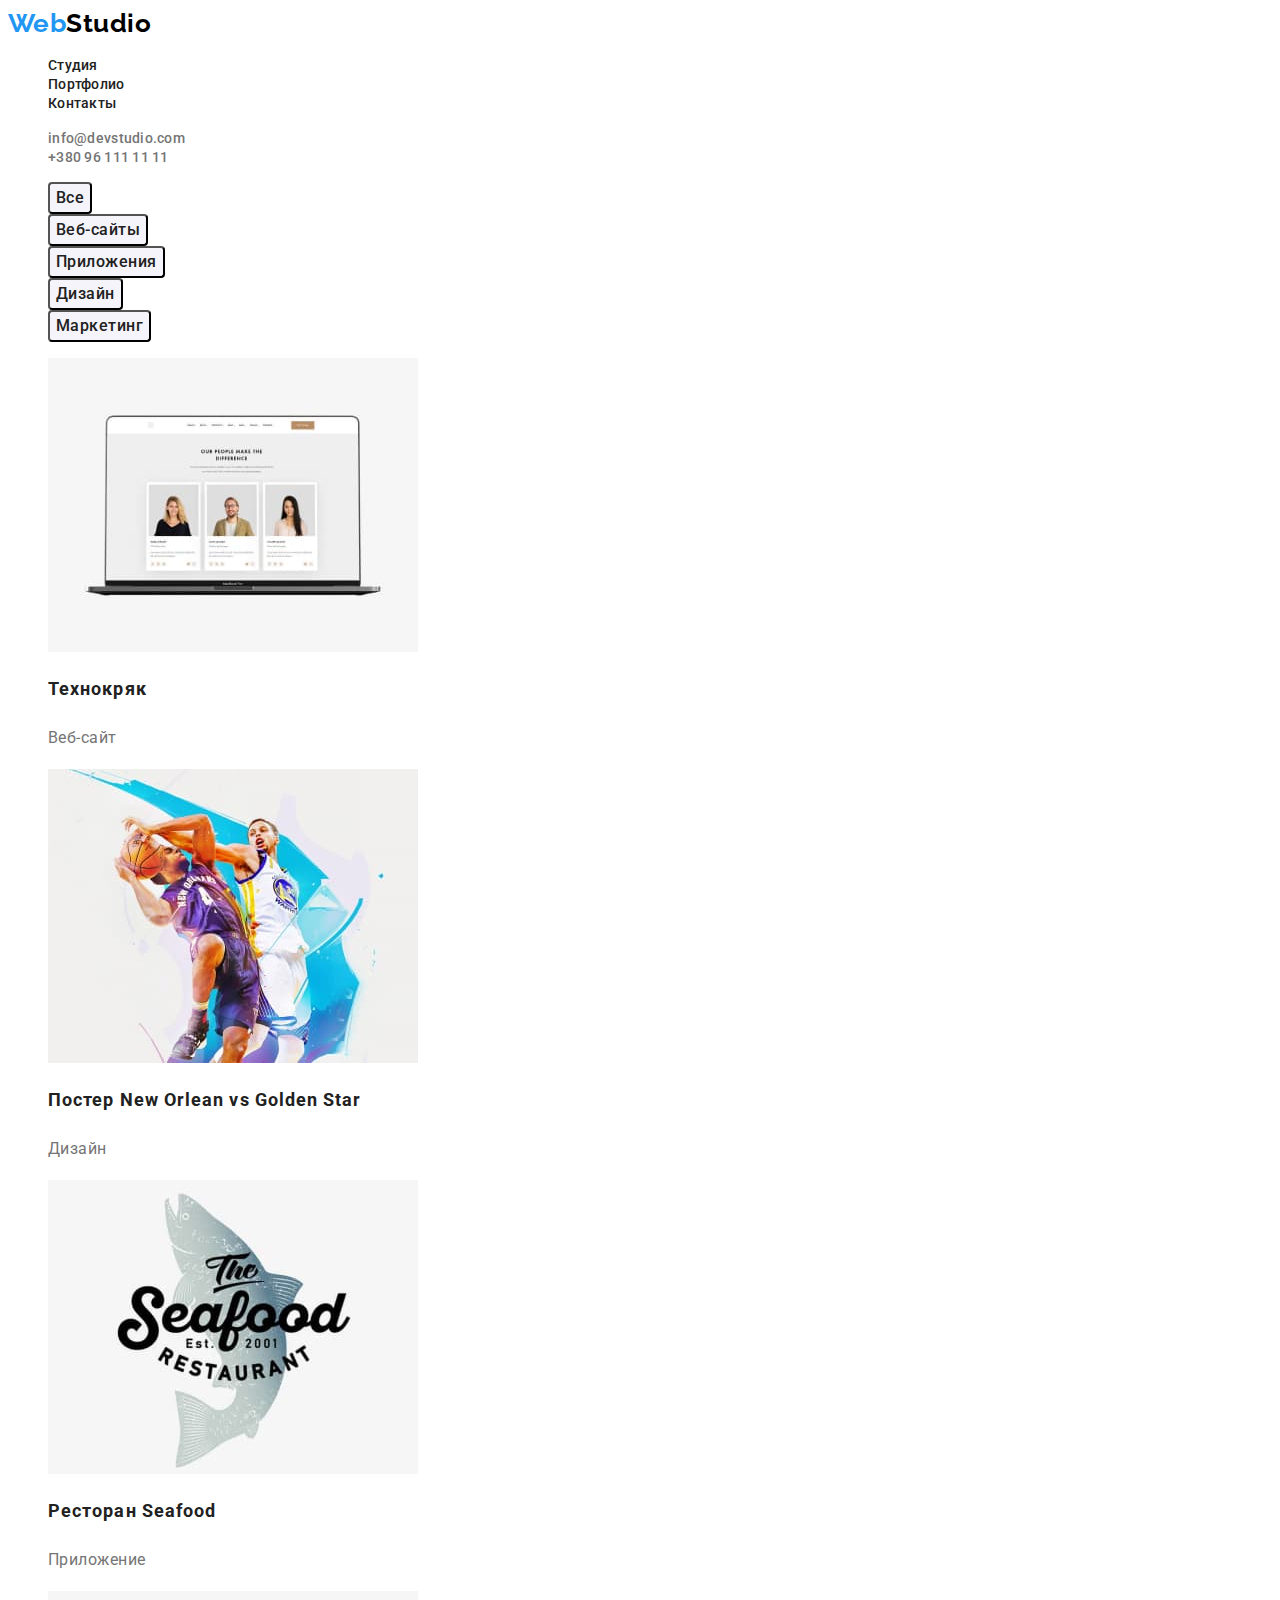
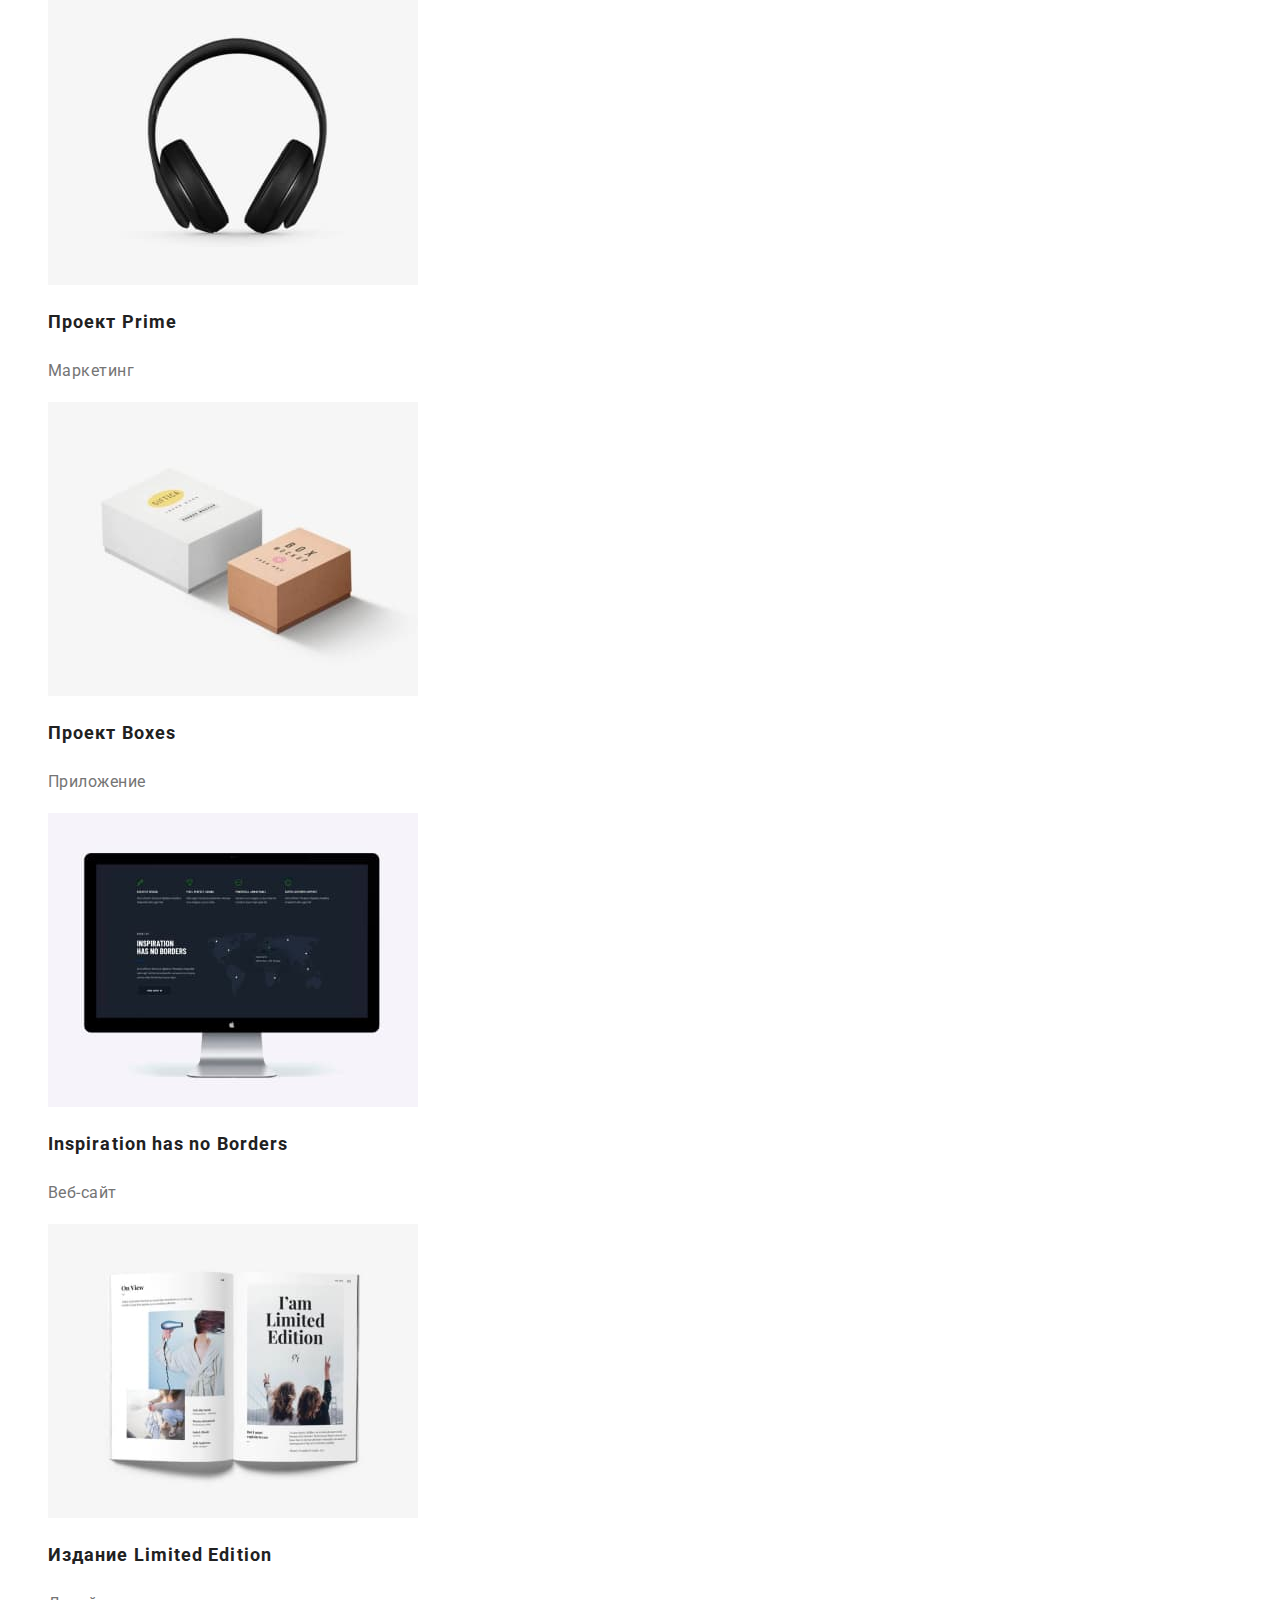
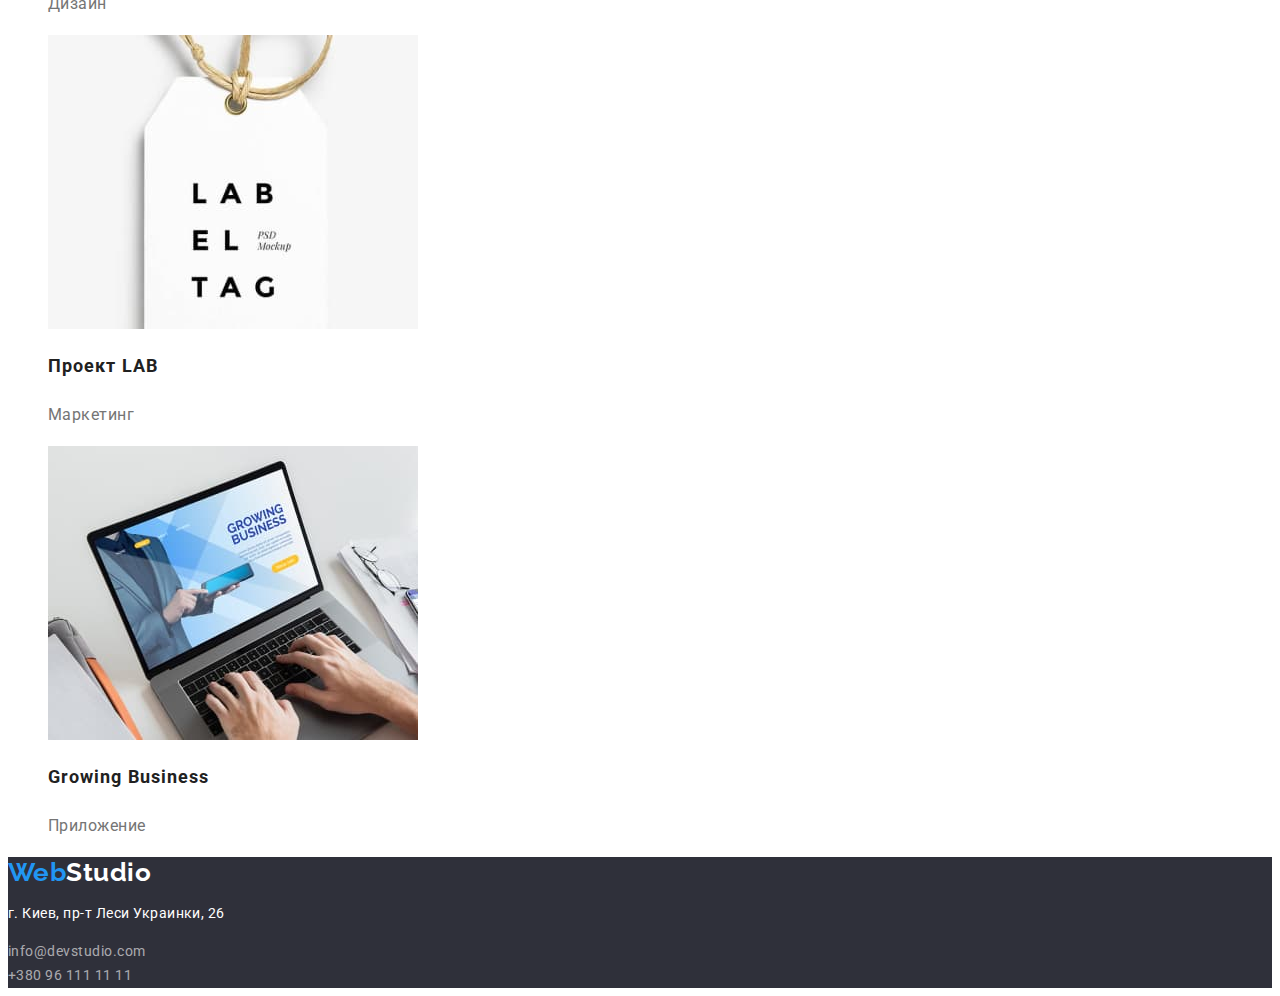
==== portfolio.html @ eac47ba8 "Clone" ====
<!DOCTYPE html>
<html lang="en">
  <head>
    <meta charset="UTF-8" />
    <meta http-equiv="X-UA-Compatible" content="IE=edge" />
    <meta name="viewport" content="width=device-width, initial-scale=1.0" />
    <link rel="preconnect" href="https://fonts.googleapis.com" />
    <link rel="preconnect" href="https://fonts.gstatic.com" crossorigin />
    <link
      href="https://fonts.googleapis.com/css2?family=Raleway:wght@700&family=Roboto:wght@400;500;700;900&display=swap"
      rel="stylesheet"
    />
    <link rel="stylesheet" href="./css/styels.css" />
    <title>Document</title>
  </head>
  <body>
    <header>
      <nav class="nav">
        <a class="logo link" href="./index.html"><span class="logo-web">Web</span>Studio</a>
        <ul class="nav-list list">
          <li class="nav-item"><a class="nav-link link" href="./studio.html">Студия</a></li>
          <li class="nav-item">
            <a class="nav-link link" href="./portfolio.html">Портфолио</a>
          </li>
          <li class="nav-item"><a class="nav-link link" href="">Контакты</a></li>
        </ul>
      </nav>
      <ul class="contact-list list">
        <li class="contact-item">
          <a class="contact-link link" href="mailto:info@devstudio.com">info@devstudio.com</a>
        </li>
        <li class="contact-item">
          <a class="contact-link link" href="tel:+380961111111">+380 96 111 11 11</a>
        </li>
      </ul>
    </header>
    <main>
      <section class="projects">
        <h1 style="display: none">Портфолио</h1>
        <ul class="projects-btn list">
          <li><button class="btn-item" type="button">Все</button></li>
          <li><button class="btn-item" type="button">Веб-сайты</button></li>
          <li><button class="btn-item" type="button">Приложения</button></li>
          <li><button class="btn-item" type="button">Дизайн</button></li>
          <li><button class="btn-item" type="button">Маркетинг</button></li>
        </ul>
        <ul class="projects-list list">
          <li class="projects-item">
            <img src="./images/portfolio/img1.jpg" alt="фото веб-сайта" width="370" />
            <h2 class="project-h">Технокряк</h2>
            <p class="project-text">Веб-сайт</p>
          </li>
          <li class="projects-item">
            <img src="./images/portfolio/img2.jpg" alt="фото дизайна" width="370" />
            <h2 class="project-h">Постер New Orlean vs Golden Star</h2>
            <p class="project-text">Дизайн</p>
          </li>
          <li class="projects-item">
            <img src="./images/portfolio/img3.jpg" alt="фото приложения" width="370" />
            <h2 class="project-h">Ресторан Seafood</h2>
            <p class="project-text">Приложение</p>
          </li>
          <li class="projects-item">
            <img src="./images/portfolio/img4.jpg" alt="фото маркетинга" width="370" />
            <h2 class="project-h">Проект Prime</h2>
            <p class="project-text">Маркетинг</p>
          </li>
          <li class="projects-item">
            <img src="./images/portfolio/img5.jpg" alt="фото приложения" width="370" />
            <h2 class="project-h">Проект Boxes</h2>
            <p class="project-text">Приложение</p>
          </li>
          <li class="projects-item">
            <img src="./images/portfolio/img6.jpg" alt="фото веб-сайта" width="370" />
            <h2 class="project-h">Inspiration has no Borders</h2>
            <p class="project-text">Веб-сайт</p>
          </li>
          <li class="projects-item">
            <img src="./images/portfolio/img7.jpg" alt="фото дизайна" width="370" />
            <h2 class="project-h">Издание Limited Edition</h2>
            <p class="project-text">Дизайн</p>
          </li>
          <li class="projects-item">
            <img src="./images/portfolio/img8.jpg" alt="фото маркетинга" width="370" />
            <h2 class="project-h">Проект LAB</h2>
            <p class="project-text">Маркетинг</p>
          </li>
          <li class="projects-item">
            <img src="./images/portfolio/img9.jpg" alt="фото приложения" width="370" />
            <h2 class="project-h">Growing Business</h2>
            <p class="project-text">Приложение</p>
          </li>
        </ul>
      </section>
    </main>
    <footer class="foot">
      <a class="foot-logo link" href="./index.html"><span class="logo-web">Web</span>Studio</a>
      <address class="foot-address">
        <p class="foot-text">г. Киев, пр-т Леси Украинки, 26</p>
        <a class="foot-link link" href="mailto:info@devstudio.com">info@devstudio.com</a><br />
        <a class="foot-link link" href="tel:+380961111111">+380 96 111 11 11</a>
      </address>
    </footer>
  </body>
</html>
---- css/styels.css ----
body {
  font-family: 'Roboto', sans-serif;
  font-weight: 400;
  letter-spacing: 0.03em;
  color: #212121;
  background-color: #fff;
}
:root {
  --brand-color: #2196f3;
  --second-color: #757575;
}
.link {
  text-decoration: none;
}
.list {
  list-style: none;
}
.logo {
  font-family: 'Raleway';
  font-weight: 700;
  font-size: 26px;
  line-height: 1.2;
  color: #000;
}
.logo-web {
  color: var(--brand-color);
}
.nav-link {
  font-weight: 500;
  font-size: 14px;
  line-height: 1.14;
  letter-spacing: 0.02em;
  color: #212121;
}
.nav-link:hover,
.nav-link:focus {
  color: var(--brand-color);
}
.contact-link {
  font-weight: 500;
  font-size: 14px;
  line-height: 1.14;
  letter-spacing: 0.02em;
  color: var(--second-color);
}
.contact-link:hover,
.contact-link:focus,
.foot-link:hover,
.foot-link:focus {
  color: var(--brand-color);
}
.hero {
  background-color: #2f303a;
}
.hero-text {
  font-weight: 900;
  font-size: 44px;
  line-height: 1.36;
  text-align: center;
  letter-spacing: 0.06em;
  text-transform: uppercase;
  color: #fff;
}
.hero-btn {
  font-family: 'Roboto';
  background-color: var(--brand-color);
  font-weight: 700;
  font-size: 16px;
  line-height: 1.88;
  text-align: center;
  letter-spacing: 0.06em;
  color: #fff;
  cursor: pointer;
}
.hero-btn:hover,
.hero-btn:focus {
  background-color: #188ce8;
}
.features-h {
  font-weight: 700;
  font-size: 14px;
  line-height: 1.14;
  text-transform: uppercase;
}
.features-text {
  font-size: 14px;
  line-height: 1.71;
  color: var(--second-color);
}
.work-text,
.team-text {
  font-weight: 700;
  font-size: 36px;
  line-height: 1.17;
  text-align: center;
}
.team-name {
  font-weight: 500;
  font-size: 16px;
  line-height: 1.19;
  text-align: center;
}
.team-prof {
  font-size: 16px;
  line-height: 1.19;
  text-align: center;
  color: var(--second-color);
}
.foot {
  background-color: #2f303a;
}
.foot-logo {
  font-family: 'Raleway';
  font-weight: 700;
  font-size: 26px;
  line-height: 1.2;
  color: #fff;
}
.foot-text {
  font-style: normal;
  font-size: 14px;
  line-height: 1.71;
  color: #fff;
}
.foot-link {
  font-style: normal;
  font-size: 14px;
  line-height: 1.71;
  color: rgba(255, 255, 255, 0.6);
}
.btn-item {
  font-family: 'Roboto';
  font-weight: 500;
  font-size: 16px;
  line-height: 1.62;
  text-align: center;
  letter-spacing: 0.03em;
  color: #212121;
  background: #f5f4fa;
  border-radius: 4px;
  cursor: pointer;
}
.btn-item:hover,
.btn-item:focus {
  background-color: var(--brand-color);
  color: #fff;
}
.project-h {
  font-size: 18px;
  line-height: 2;
  letter-spacing: 0.06em;
}
.project-text {
  font-size: 16px;
  line-height: 1.88;
  color: var(--second-color);
}
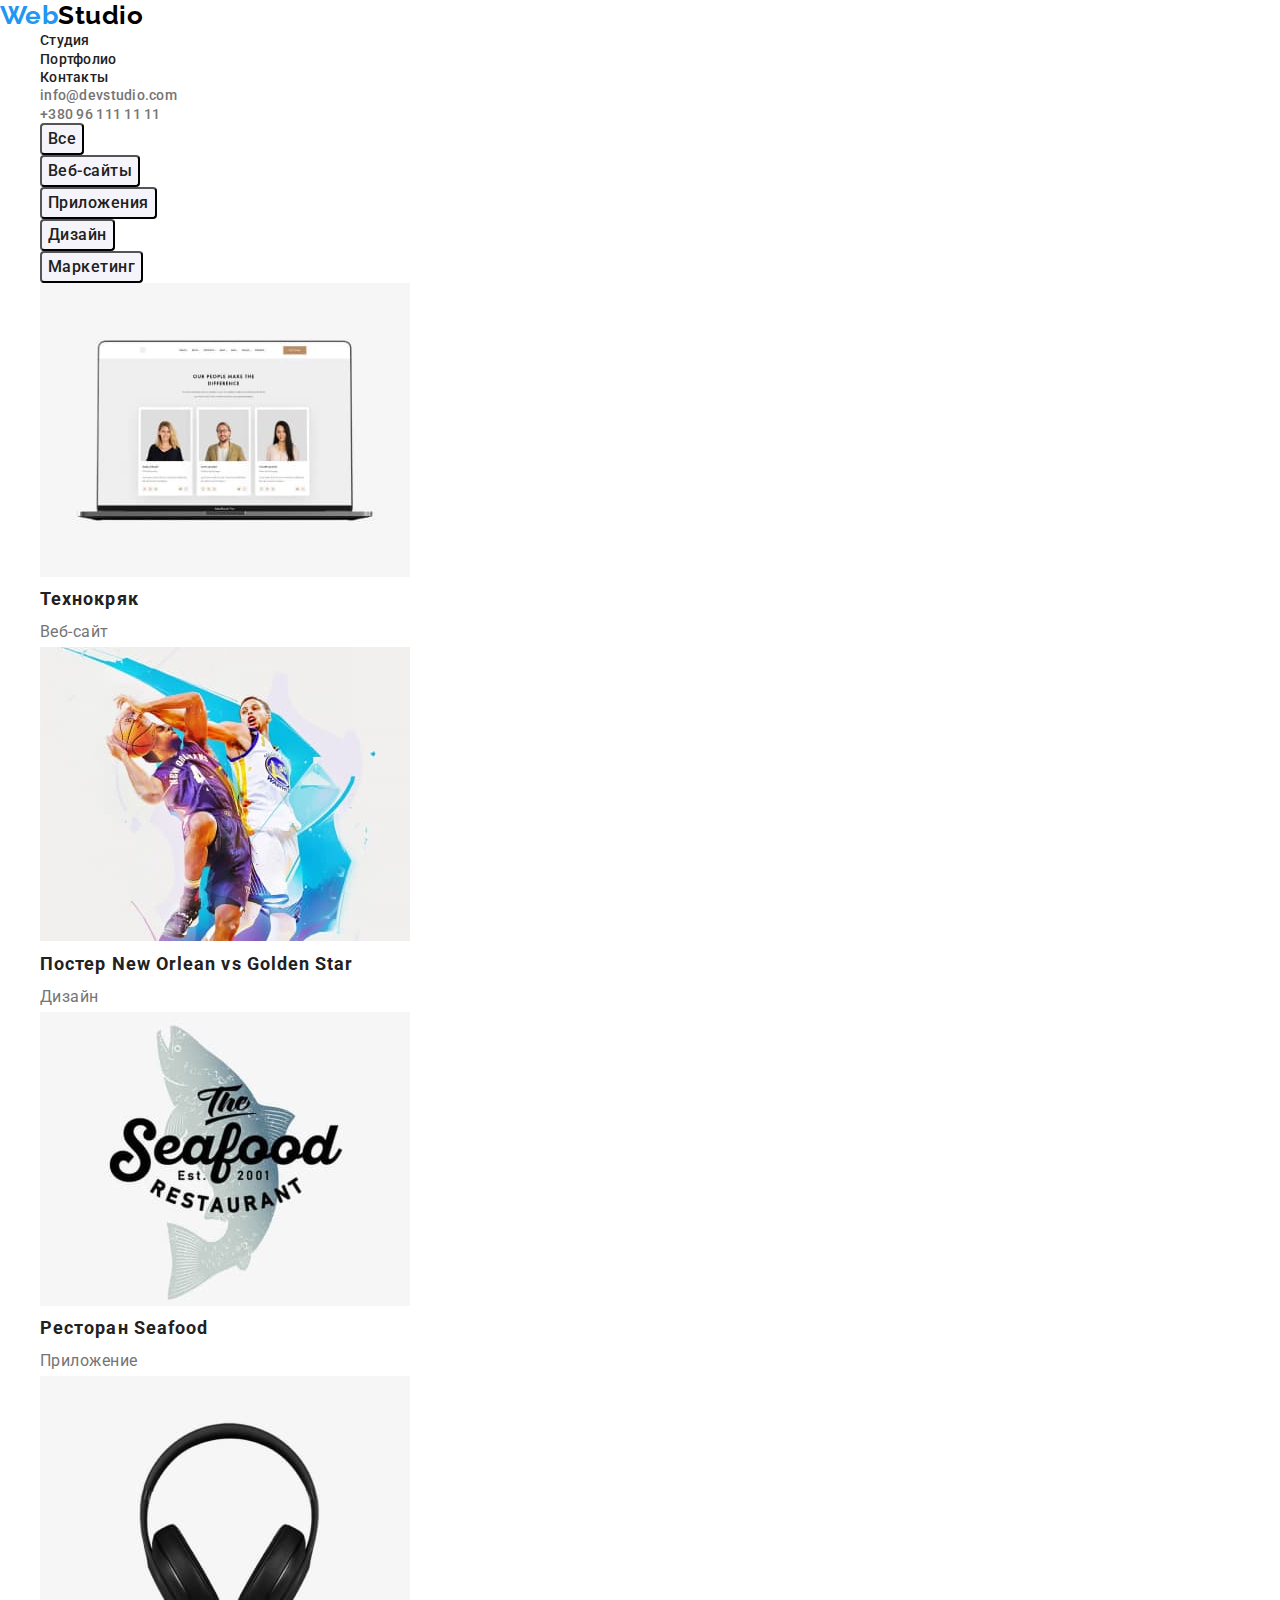
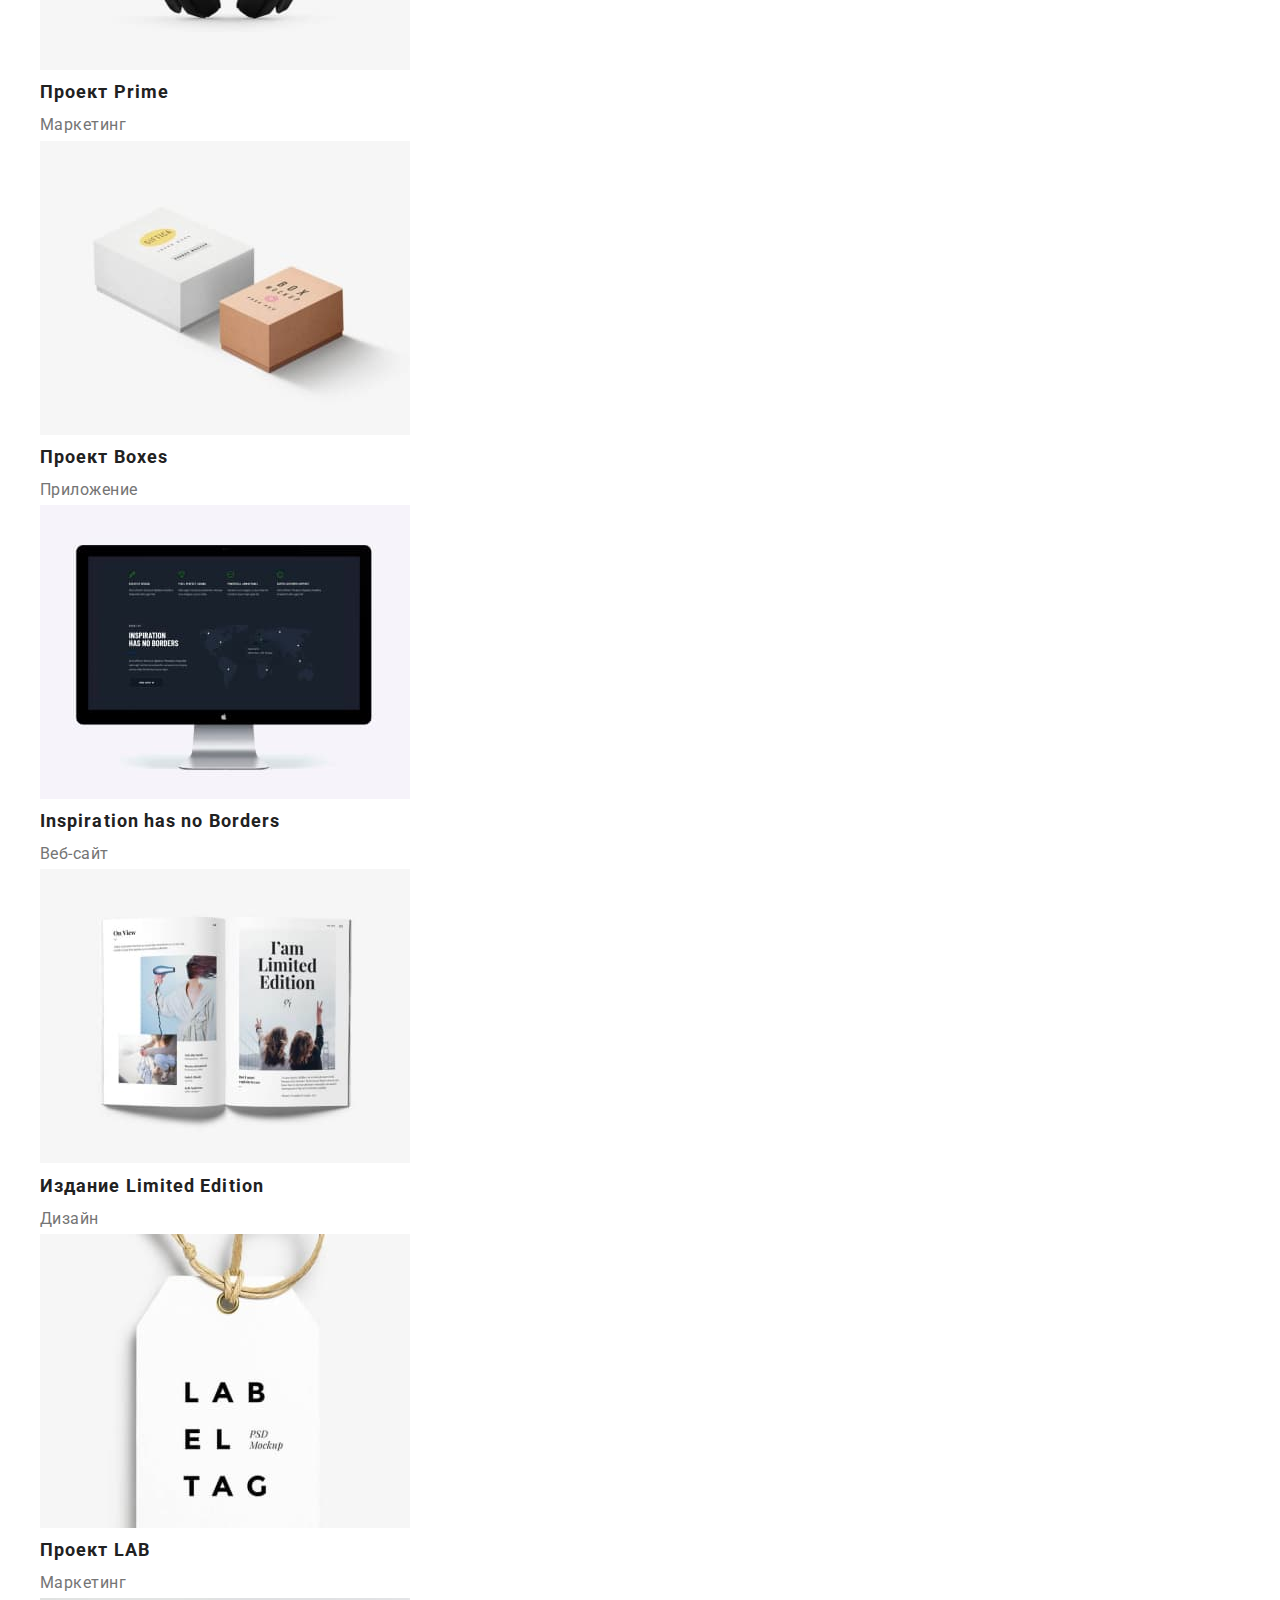
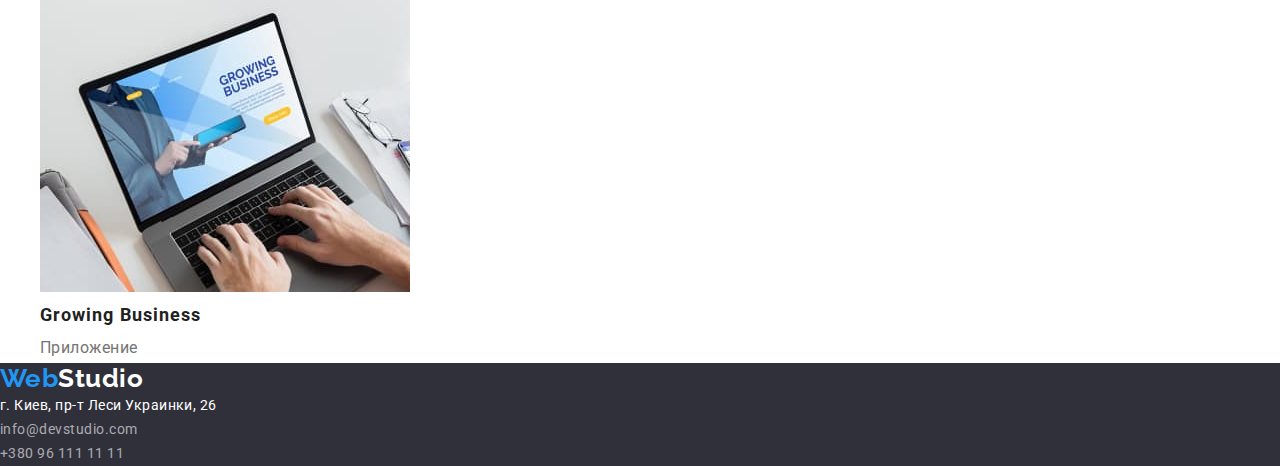
==== commit 17a3ccef: "Создает контейнер" ====
--- a/portfolio.html
+++ b/portfolio.html
@@ -9,6 +9,10 @@
     <link
       href="https://fonts.googleapis.com/css2?family=Raleway:wght@700&family=Roboto:wght@400;500;700;900&display=swap"
       rel="stylesheet"
+    />
+    <link
+      rel="stylesheet"
+      href="https://cdnjs.cloudflare.com/ajax/libs/modern-normalize/1.1.0/modern-normalize.min.css"
     />
     <link rel="stylesheet" href="./css/styels.css" />
     <title>Document</title>
--- a/css/styels.css
+++ b/css/styels.css
@@ -14,6 +14,24 @@
 }
 .list {
   list-style: none;
+}
+.conteiner {
+  width: 1200px;
+  padding-left: 15px;
+  padding-right: 15px;
+  margin: 0 auto;
+  outline: 1px solid tomato;
+}
+ul,
+h1,
+h2,
+h3,
+p {
+  margin-top: 0;
+  margin-bottom: 0;
+}
+/* Шапка сайта */
+.nav {
 }
 .logo {
   font-family: 'Raleway';
@@ -49,10 +67,15 @@
 .foot-link:focus {
   color: var(--brand-color);
 }
+
+/* Секция герой */
 .hero {
   background-color: #2f303a;
+  text-align: center;
+  outline: 1px solid yellow;
 }
 .hero-text {
+  margin-bottom: 30px;
   font-weight: 900;
   font-size: 44px;
   line-height: 1.36;
@@ -62,6 +85,11 @@
   color: #fff;
 }
 .hero-btn {
+  padding: 10px 32px;
+  border: 1px solid transparent;
+  box-shadow: 0px 4px 4px rgba(0, 0, 0, 0.15);
+  border-radius: 4px;
+
   font-family: 'Roboto';
   background-color: var(--brand-color);
   font-weight: 700;
@@ -76,6 +104,7 @@
 .hero-btn:focus {
   background-color: #188ce8;
 }
+/* Особенности компании */
 .features-h {
   font-weight: 700;
   font-size: 14px;
@@ -87,7 +116,14 @@
   line-height: 1.71;
   color: var(--second-color);
 }
-.work-text,
+/* Секция чем занимается */
+.work-text {
+  font-weight: 700;
+  font-size: 36px;
+  line-height: 1.17;
+  text-align: center;
+}
+/* Секция команда */
 .team-text {
   font-weight: 700;
   font-size: 36px;
@@ -106,6 +142,7 @@
   text-align: center;
   color: var(--second-color);
 }
+/* Подвал сайта */
 .foot {
   background-color: #2f303a;
 }
@@ -128,6 +165,7 @@
   line-height: 1.71;
   color: rgba(255, 255, 255, 0.6);
 }
+/* Портфолио */
 .btn-item {
   font-family: 'Roboto';
   font-weight: 500;
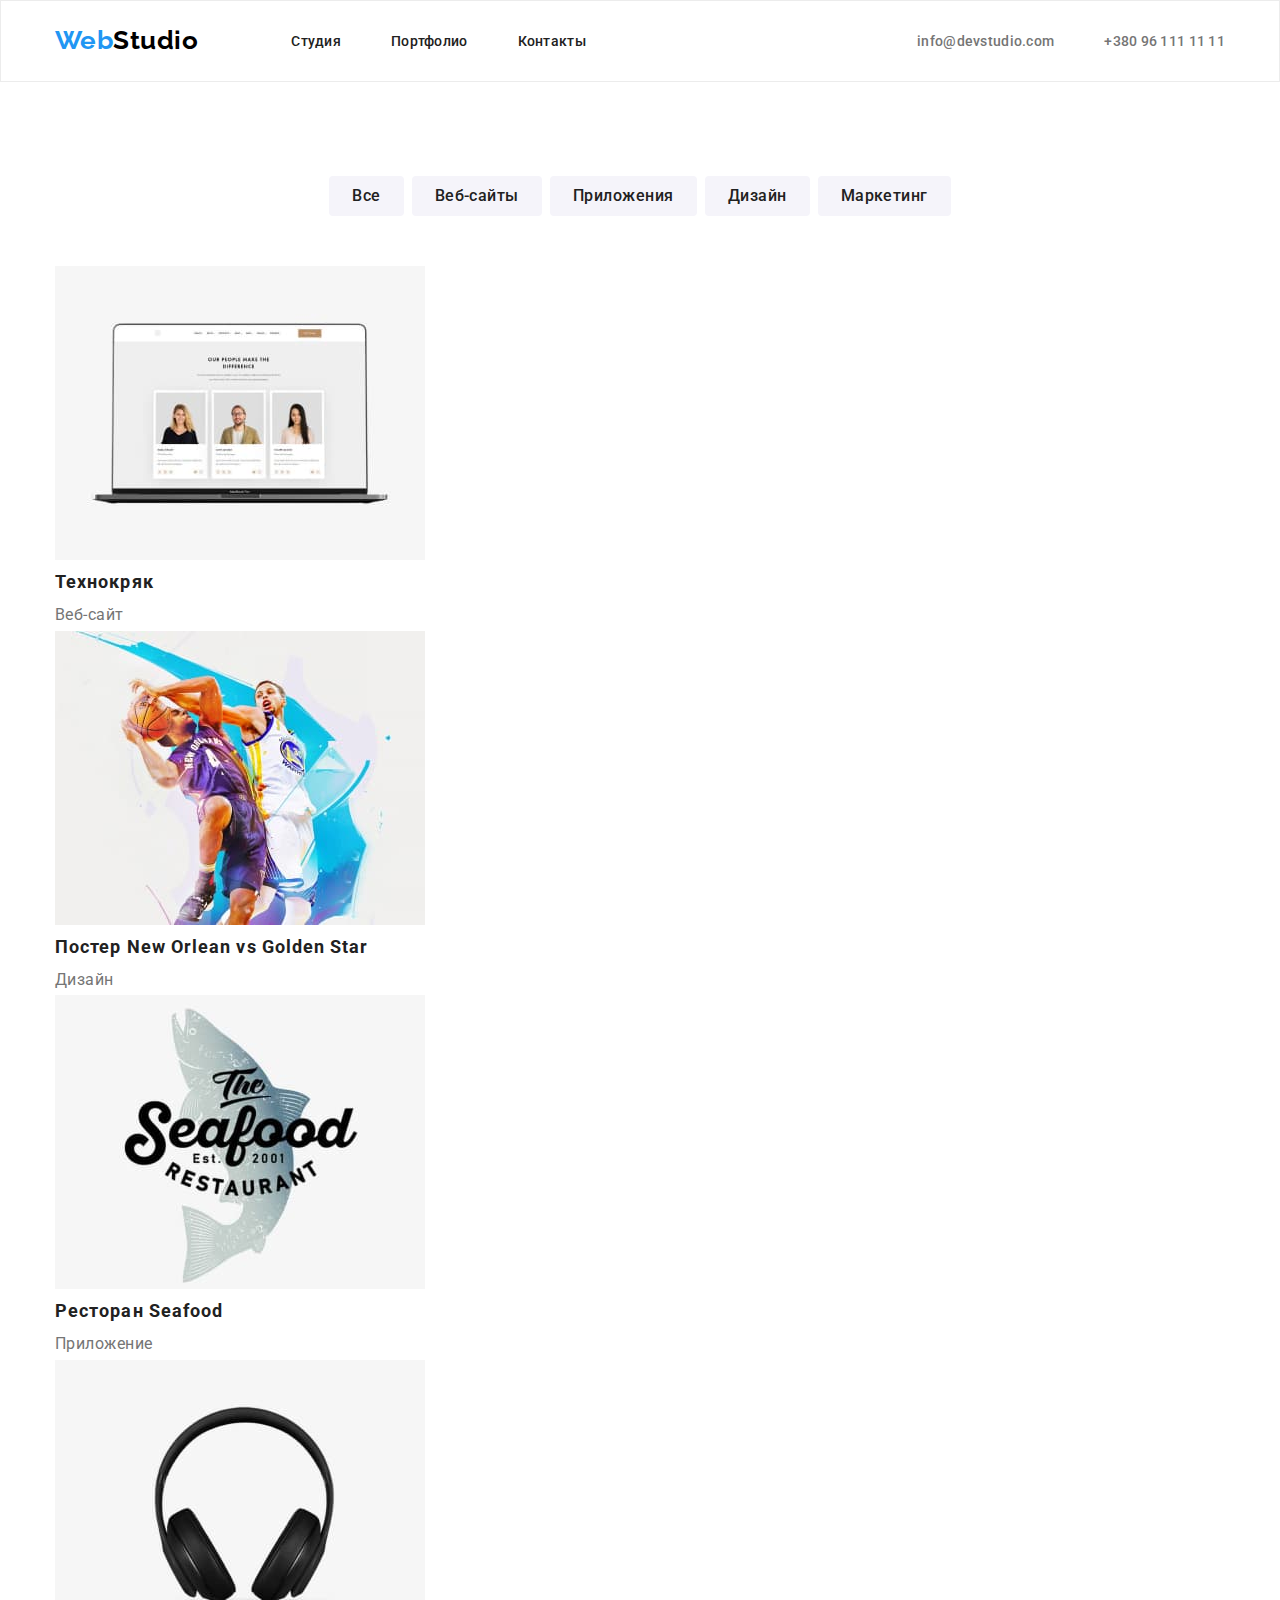
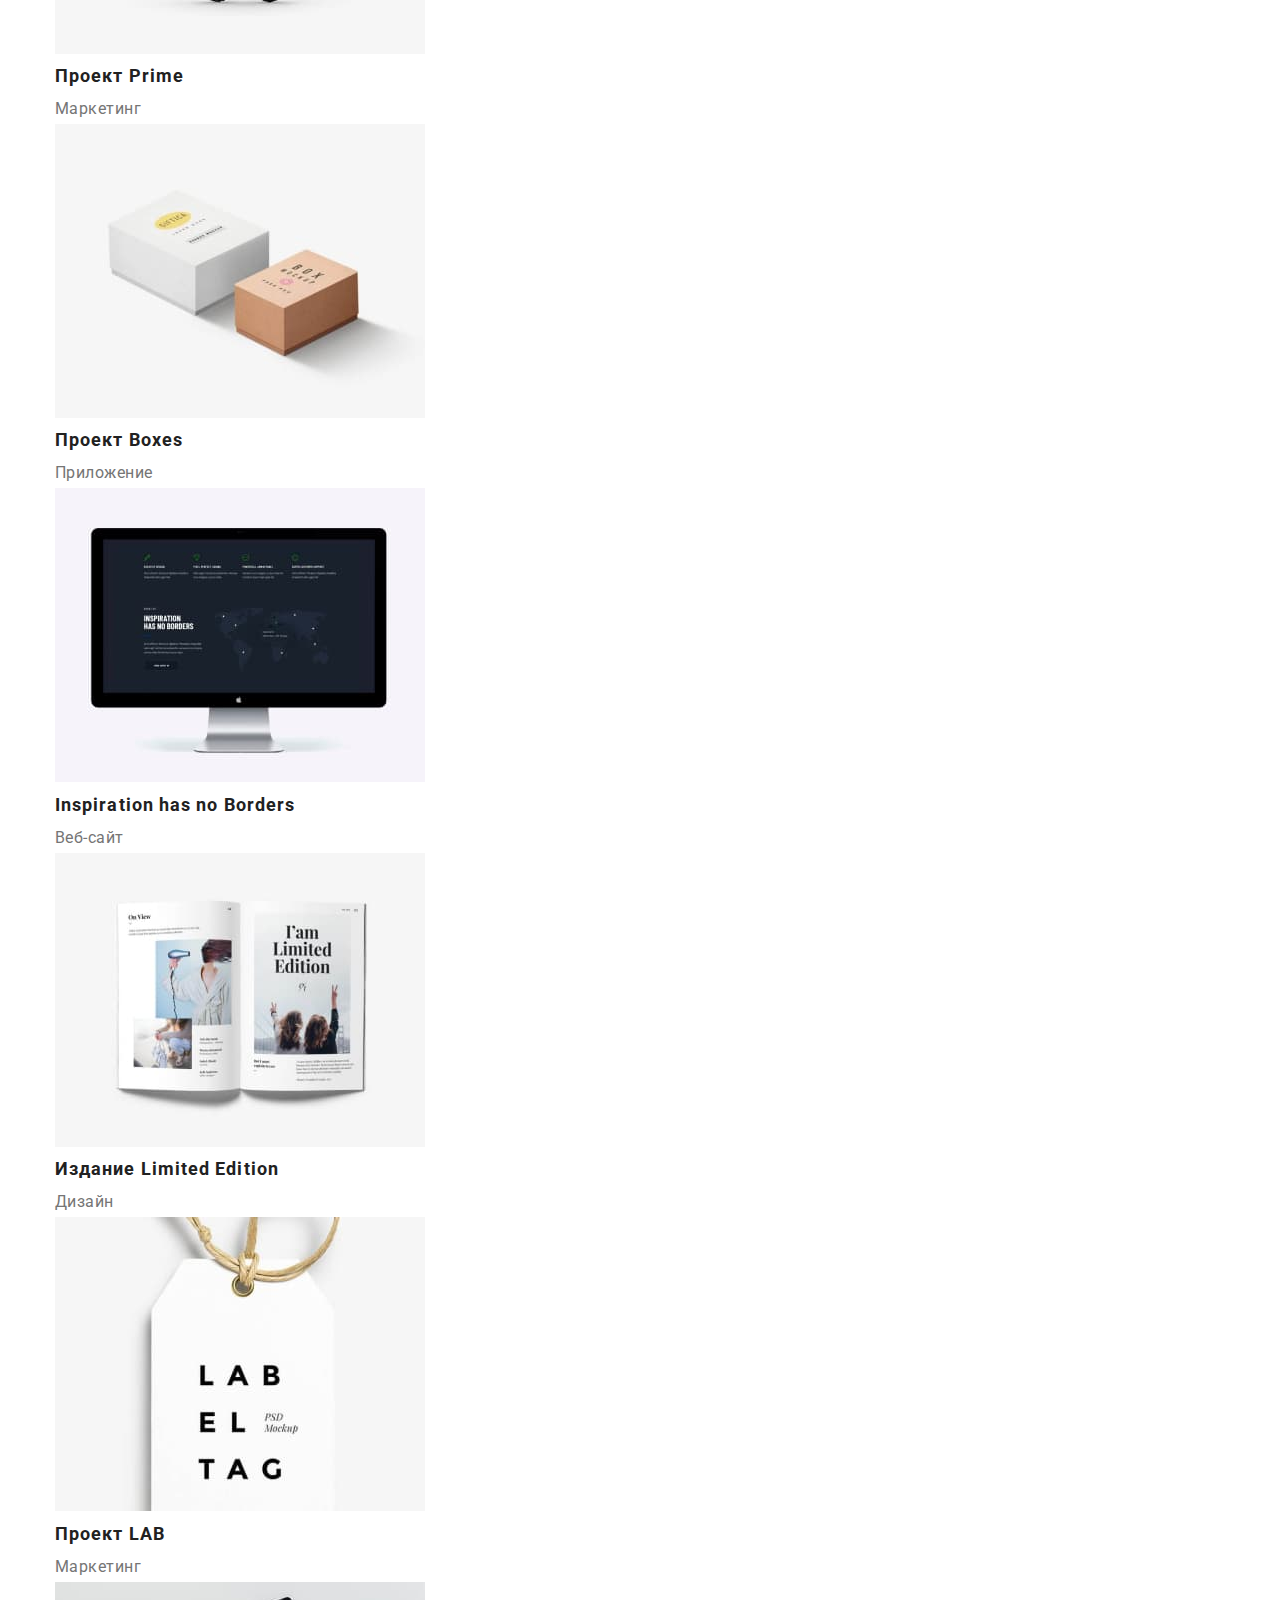
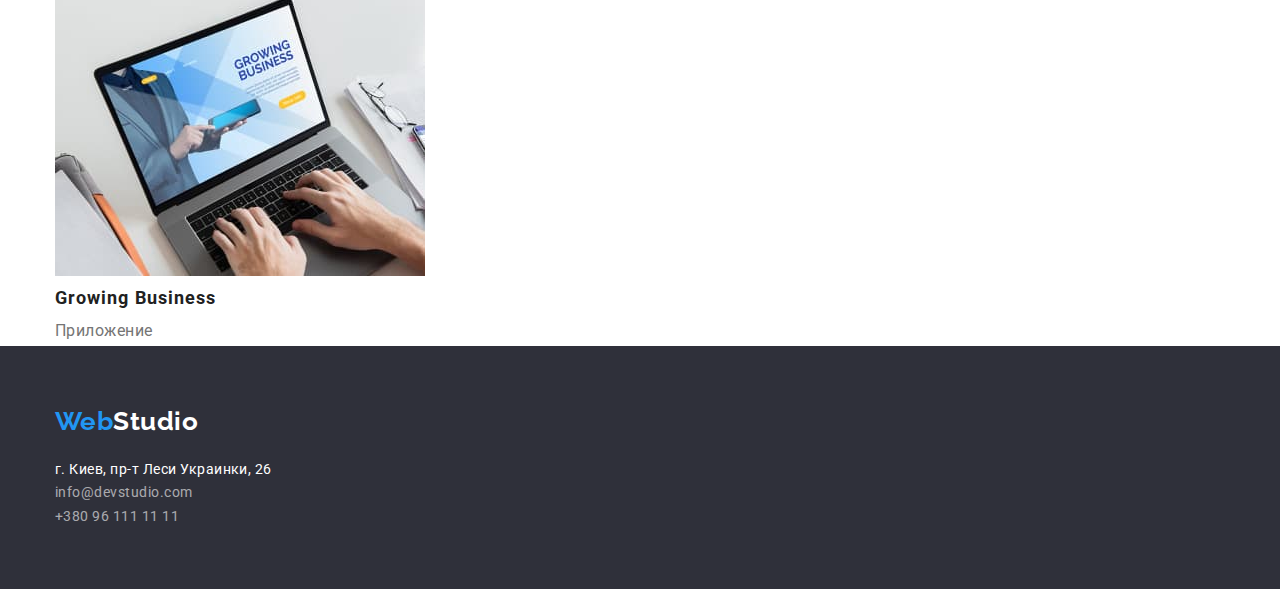
==== commit 1a7ef47e: "Добавляет flex-box" ====
--- a/portfolio.html
+++ b/portfolio.html
@@ -18,92 +18,100 @@
     <title>Document</title>
   </head>
   <body>
-    <header>
-      <nav class="nav">
-        <a class="logo link" href="./index.html"><span class="logo-web">Web</span>Studio</a>
-        <ul class="nav-list list">
-          <li class="nav-item"><a class="nav-link link" href="./studio.html">Студия</a></li>
-          <li class="nav-item">
-            <a class="nav-link link" href="./portfolio.html">Портфолио</a>
+    <header class="head box-head">
+      <div class="conteiner flex">
+        <nav class="nav">
+          <a class="logo link" href="./index.html"><span class="logo-web">Web</span>Studio</a>
+          <ul class="nav-list list">
+            <li class="nav-item"><a class="nav-link link" href="./studio.html">Студия</a></li>
+            <li class="nav-item">
+              <a class="nav-link link" href="./portfolio.html">Портфолио</a>
+            </li>
+            <li class="nav-item"><a class="nav-link link" href="">Контакты</a></li>
+          </ul>
+        </nav>
+        <ul class="contact-list list">
+          <li class="contact-item">
+            <a class="contact-link link" href="mailto:info@devstudio.com">info@devstudio.com</a>
           </li>
-          <li class="nav-item"><a class="nav-link link" href="">Контакты</a></li>
+          <li class="contact-item">
+            <a class="contact-link link" href="tel:+380961111111">+380 96 111 11 11</a>
+          </li>
         </ul>
-      </nav>
-      <ul class="contact-list list">
-        <li class="contact-item">
-          <a class="contact-link link" href="mailto:info@devstudio.com">info@devstudio.com</a>
-        </li>
-        <li class="contact-item">
-          <a class="contact-link link" href="tel:+380961111111">+380 96 111 11 11</a>
-        </li>
-      </ul>
+      </div>
     </header>
     <main>
       <section class="projects">
-        <h1 style="display: none">Портфолио</h1>
-        <ul class="projects-btn list">
-          <li><button class="btn-item" type="button">Все</button></li>
-          <li><button class="btn-item" type="button">Веб-сайты</button></li>
-          <li><button class="btn-item" type="button">Приложения</button></li>
-          <li><button class="btn-item" type="button">Дизайн</button></li>
-          <li><button class="btn-item" type="button">Маркетинг</button></li>
-        </ul>
-        <ul class="projects-list list">
-          <li class="projects-item">
-            <img src="./images/portfolio/img1.jpg" alt="фото веб-сайта" width="370" />
-            <h2 class="project-h">Технокряк</h2>
-            <p class="project-text">Веб-сайт</p>
-          </li>
-          <li class="projects-item">
-            <img src="./images/portfolio/img2.jpg" alt="фото дизайна" width="370" />
-            <h2 class="project-h">Постер New Orlean vs Golden Star</h2>
-            <p class="project-text">Дизайн</p>
-          </li>
-          <li class="projects-item">
-            <img src="./images/portfolio/img3.jpg" alt="фото приложения" width="370" />
-            <h2 class="project-h">Ресторан Seafood</h2>
-            <p class="project-text">Приложение</p>
-          </li>
-          <li class="projects-item">
-            <img src="./images/portfolio/img4.jpg" alt="фото маркетинга" width="370" />
-            <h2 class="project-h">Проект Prime</h2>
-            <p class="project-text">Маркетинг</p>
-          </li>
-          <li class="projects-item">
-            <img src="./images/portfolio/img5.jpg" alt="фото приложения" width="370" />
-            <h2 class="project-h">Проект Boxes</h2>
-            <p class="project-text">Приложение</p>
-          </li>
-          <li class="projects-item">
-            <img src="./images/portfolio/img6.jpg" alt="фото веб-сайта" width="370" />
-            <h2 class="project-h">Inspiration has no Borders</h2>
-            <p class="project-text">Веб-сайт</p>
-          </li>
-          <li class="projects-item">
-            <img src="./images/portfolio/img7.jpg" alt="фото дизайна" width="370" />
-            <h2 class="project-h">Издание Limited Edition</h2>
-            <p class="project-text">Дизайн</p>
-          </li>
-          <li class="projects-item">
-            <img src="./images/portfolio/img8.jpg" alt="фото маркетинга" width="370" />
-            <h2 class="project-h">Проект LAB</h2>
-            <p class="project-text">Маркетинг</p>
-          </li>
-          <li class="projects-item">
-            <img src="./images/portfolio/img9.jpg" alt="фото приложения" width="370" />
-            <h2 class="project-h">Growing Business</h2>
-            <p class="project-text">Приложение</p>
-          </li>
-        </ul>
+        <div class="conteiner">
+          <h1 class="visually-hidden">Портфолио</h1>
+          <ul class="projects-btn list">
+            <li class="btn-item"><button class="btn" type="button">Все</button></li>
+            <li class="btn-item"><button class="btn" type="button">Веб-сайты</button></li>
+            <li class="btn-item"><button class="btn" type="button">Приложения</button></li>
+            <li class="btn-item"><button class="btn" type="button">Дизайн</button></li>
+            <li class="btn-item"><button class="btn" type="button">Маркетинг</button></li>
+          </ul>
+        </div>
+        <div class="conteiner">
+          <ul class="projects-list list">
+            <li class="projects-item">
+              <img src="./images/portfolio/img1.jpg" alt="фото веб-сайта" width="370" />
+              <h2 class="project-h">Технокряк</h2>
+              <p class="project-text">Веб-сайт</p>
+            </li>
+            <li class="projects-item">
+              <img src="./images/portfolio/img2.jpg" alt="фото дизайна" width="370" />
+              <h2 class="project-h">Постер New Orlean vs Golden Star</h2>
+              <p class="project-text">Дизайн</p>
+            </li>
+            <li class="projects-item">
+              <img src="./images/portfolio/img3.jpg" alt="фото приложения" width="370" />
+              <h2 class="project-h">Ресторан Seafood</h2>
+              <p class="project-text">Приложение</p>
+            </li>
+            <li class="projects-item">
+              <img src="./images/portfolio/img4.jpg" alt="фото маркетинга" width="370" />
+              <h2 class="project-h">Проект Prime</h2>
+              <p class="project-text">Маркетинг</p>
+            </li>
+            <li class="projects-item">
+              <img src="./images/portfolio/img5.jpg" alt="фото приложения" width="370" />
+              <h2 class="project-h">Проект Boxes</h2>
+              <p class="project-text">Приложение</p>
+            </li>
+            <li class="projects-item">
+              <img src="./images/portfolio/img6.jpg" alt="фото веб-сайта" width="370" />
+              <h2 class="project-h">Inspiration has no Borders</h2>
+              <p class="project-text">Веб-сайт</p>
+            </li>
+            <li class="projects-item">
+              <img src="./images/portfolio/img7.jpg" alt="фото дизайна" width="370" />
+              <h2 class="project-h">Издание Limited Edition</h2>
+              <p class="project-text">Дизайн</p>
+            </li>
+            <li class="projects-item">
+              <img src="./images/portfolio/img8.jpg" alt="фото маркетинга" width="370" />
+              <h2 class="project-h">Проект LAB</h2>
+              <p class="project-text">Маркетинг</p>
+            </li>
+            <li class="projects-item">
+              <img src="./images/portfolio/img9.jpg" alt="фото приложения" width="370" />
+              <h2 class="project-h">Growing Business</h2>
+              <p class="project-text">Приложение</p>
+            </li>
+          </ul>
+        </div>
       </section>
     </main>
     <footer class="foot">
-      <a class="foot-logo link" href="./index.html"><span class="logo-web">Web</span>Studio</a>
-      <address class="foot-address">
-        <p class="foot-text">г. Киев, пр-т Леси Украинки, 26</p>
-        <a class="foot-link link" href="mailto:info@devstudio.com">info@devstudio.com</a><br />
-        <a class="foot-link link" href="tel:+380961111111">+380 96 111 11 11</a>
-      </address>
+      <div class="conteiner foot-box">
+        <a class="foot-logo link" href="./index.html"><span class="logo-web">Web</span>Studio</a>
+        <address class="foot-address">
+          <p class="foot-text">г. Киев, пр-т Леси Украинки, 26</p>
+          <a class="foot-link link" href="mailto:info@devstudio.com">info@devstudio.com</a><br />
+          <a class="foot-link link" href="tel:+380961111111">+380 96 111 11 11</a>
+        </address>
+      </div>
     </footer>
   </body>
 </html>
--- a/css/styels.css
+++ b/css/styels.css
@@ -17,10 +17,9 @@
 }
 .conteiner {
   width: 1200px;
-  padding-left: 15px;
-  padding-right: 15px;
+  padding: 0 15px;
   margin: 0 auto;
-  outline: 1px solid tomato;
+  /* outline: 1px solid tomato; */
 }
 ul,
 h1,
@@ -29,11 +28,37 @@
 p {
   margin-top: 0;
   margin-bottom: 0;
+  padding: 0;
+}
+.visually-hidden {
+  position: absolute;
+  white-space: nowrap;
+  width: 1px;
+  height: 1px;
+  overflow: hidden;
+  border: 0;
+  padding: 0;
+  clip: rect(0 0 0 0);
+  clip-path: inset(50%);
+  margin: -1px;
 }
 /* Шапка сайта */
+.head {
+  border: 1px solid #ececec;
+}
 .nav {
+  display: flex;
+  align-items: center;
+}
+.flex {
+  display: flex;
+  align-items: center;
 }
 .logo {
+  padding-top: 24px;
+  padding-bottom: 25px;
+  margin-right: 93px;
+
   font-family: 'Raleway';
   font-weight: 700;
   font-size: 26px;
@@ -43,6 +68,12 @@
 .logo-web {
   color: var(--brand-color);
 }
+.nav-list {
+  display: flex;
+}
+.nav-item:not(:last-child) {
+  margin-right: 50px;
+}
 .nav-link {
   font-weight: 500;
   font-size: 14px;
@@ -53,6 +84,13 @@
 .nav-link:hover,
 .nav-link:focus {
   color: var(--brand-color);
+}
+.contact-list {
+  display: flex;
+  margin-left: auto;
+}
+.contact-item:not(:last-child) {
+  margin-right: 50px;
 }
 .contact-link {
   font-weight: 500;
@@ -70,6 +108,8 @@
 
 /* Секция герой */
 .hero {
+  margin-bottom: 94px;
+
   background-color: #2f303a;
   text-align: center;
   outline: 1px solid yellow;
@@ -105,7 +145,19 @@
   background-color: #188ce8;
 }
 /* Особенности компании */
+.features-list {
+  display: flex;
+  margin-bottom: 94px;
+}
+.features-item {
+  width: 270px;
+}
+.features-item:not(:last-child) {
+  margin-right: 30px;
+}
 .features-h {
+  margin-bottom: 10px;
+
   font-weight: 700;
   font-size: 14px;
   line-height: 1.14;
@@ -117,26 +169,60 @@
   color: var(--second-color);
 }
 /* Секция чем занимается */
+.work-list {
+  display: flex;
+  margin-bottom: 94px;
+}
+.work-item:not(:last-child):not(:last-child) {
+  margin-right: 30px;
+}
 .work-text {
+  margin-bottom: 50px;
+
   font-weight: 700;
   font-size: 36px;
   line-height: 1.17;
   text-align: center;
 }
 /* Секция команда */
+.team-box {
+  padding-top: 94px;
+  padding-bottom: 94px;
+}
 .team-text {
+  margin-bottom: 50px;
+
   font-weight: 700;
   font-size: 36px;
   line-height: 1.17;
   text-align: center;
 }
+.team-list {
+  display: flex;
+}
+.team-item {
+  background: #ffffff;
+  box-shadow: 0px 1px 3px rgba(0, 0, 0, 0.12), 0px 1px 1px rgba(0, 0, 0, 0.14),
+    0px 2px 1px rgba(0, 0, 0, 0.2);
+  border-radius: 0px 0px 4px 4px;
+}
+.team-item:not(:last-child) {
+  margin-right: 30px;
+}
+.team-img {
+  margin-bottom: 30px;
+}
 .team-name {
+  margin-bottom: 10px;
+
   font-weight: 500;
   font-size: 16px;
   line-height: 1.19;
   text-align: center;
 }
 .team-prof {
+  margin-bottom: 30px;
+
   font-size: 16px;
   line-height: 1.19;
   text-align: center;
@@ -146,7 +232,14 @@
 .foot {
   background-color: #2f303a;
 }
+.foot-box {
+  padding-top: 60px;
+  padding-bottom: 60px;
+}
 .foot-logo {
+  margin-bottom: 20px;
+  display: inline-block;
+
   font-family: 'Raleway';
   font-weight: 700;
   font-size: 26px;
@@ -166,7 +259,22 @@
   color: rgba(255, 255, 255, 0.6);
 }
 /* Портфолио */
-.btn-item {
+.box-head {
+  margin-bottom: 94px;
+}
+.projects-btn {
+  display: flex;
+  justify-content: center;
+  margin-bottom: 50px;
+}
+.btn-item:not(:last-child) {
+  margin-right: 8px;
+}
+.btn {
+  padding: 6px 22px;
+  border-radius: 4px;
+  border: 1px solid transparent;
+
   font-family: 'Roboto';
   font-weight: 500;
   font-size: 16px;
@@ -175,13 +283,16 @@
   letter-spacing: 0.03em;
   color: #212121;
   background: #f5f4fa;
+
+  cursor: pointer;
+}
+.btn:hover,
+.btn:focus {
+  background-color: var(--brand-color);
+  color: #fff;
+  box-shadow: 0px 3px 1px rgba(0, 0, 0, 0.1), 0px 1px 2px rgba(0, 0, 0, 0.08),
+    0px 2px 2px rgba(0, 0, 0, 0.12);
   border-radius: 4px;
-  cursor: pointer;
-}
-.btn-item:hover,
-.btn-item:focus {
-  background-color: var(--brand-color);
-  color: #fff;
 }
 .project-h {
   font-size: 18px;
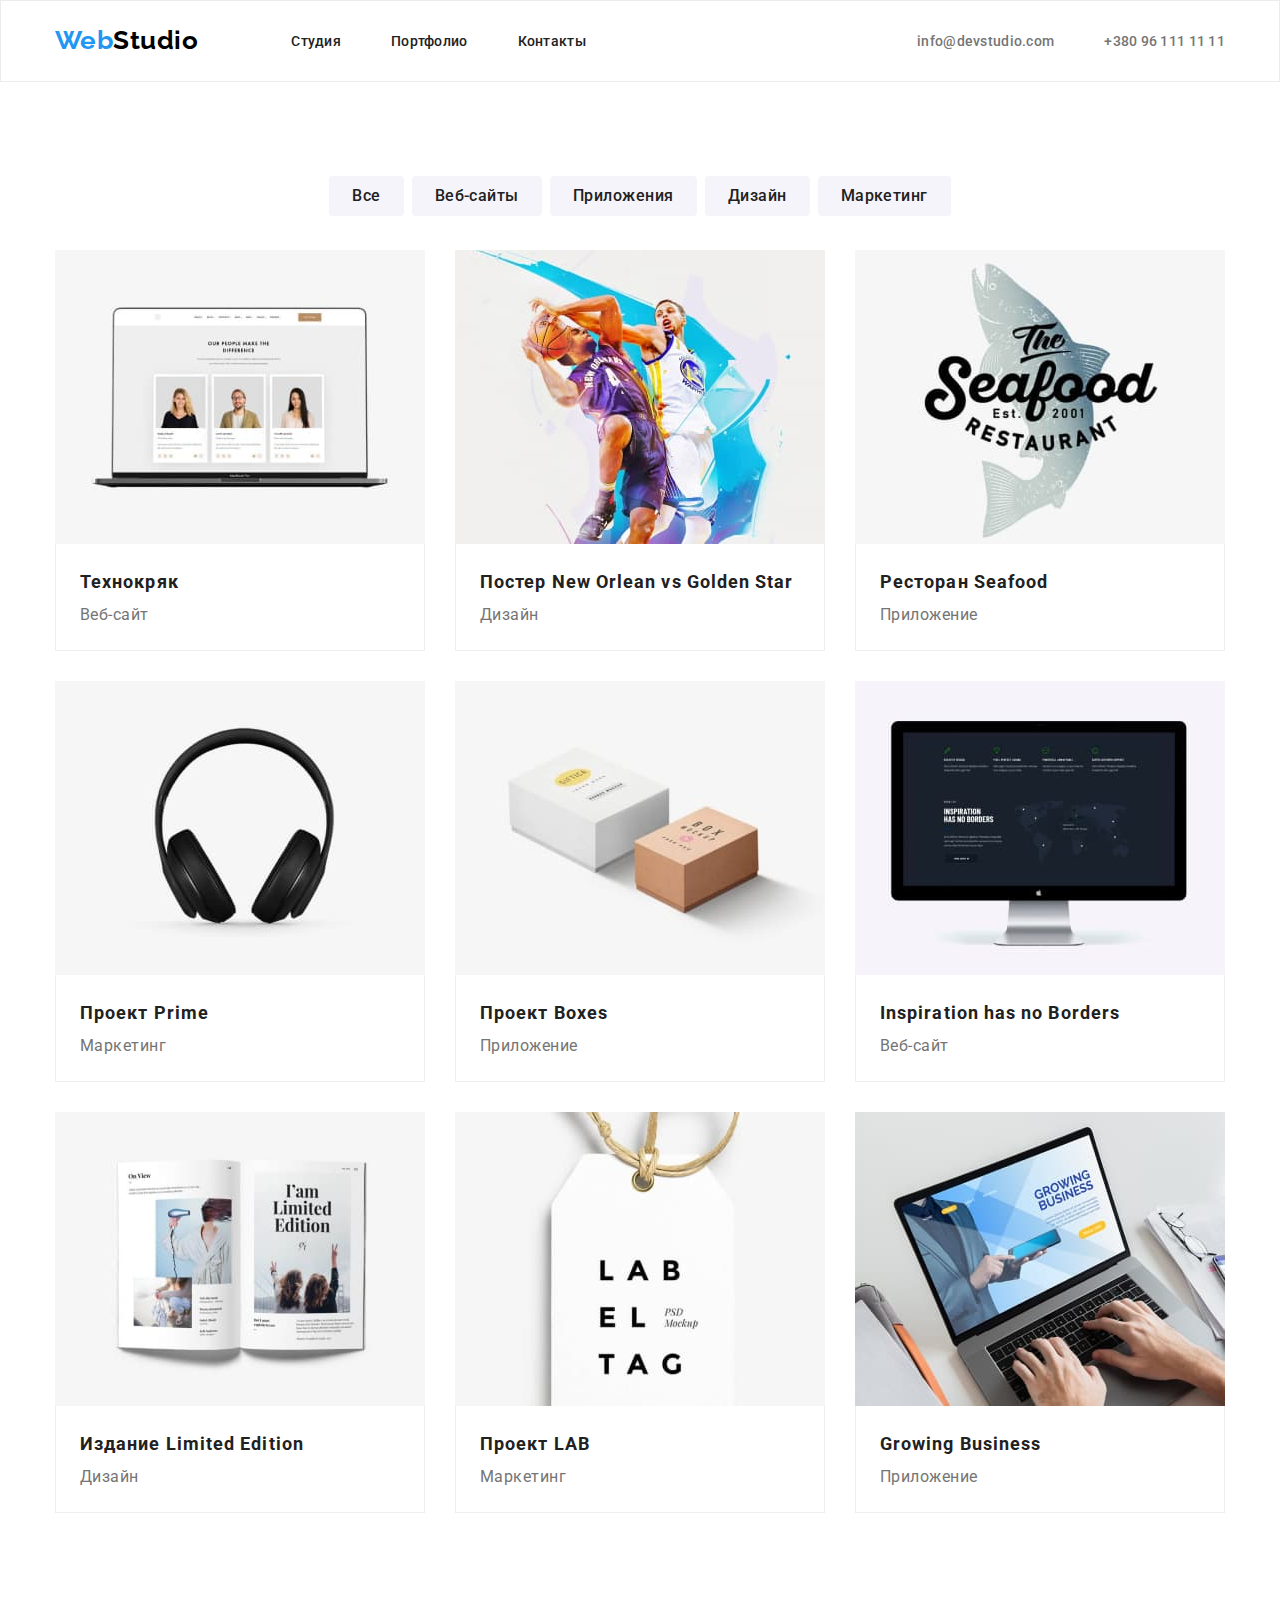
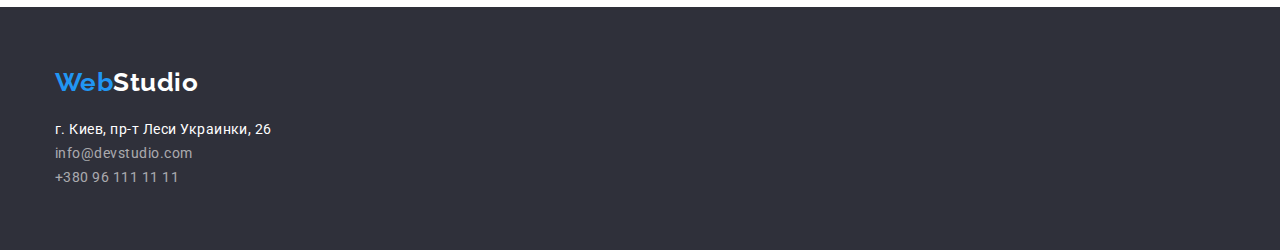
==== commit b6b40dad: "Создает сетку карточек в портфолио" ====
--- a/portfolio.html
+++ b/portfolio.html
@@ -42,7 +42,7 @@
     </header>
     <main>
       <section class="projects">
-        <div class="conteiner">
+        <div class="conteiner box-pro">
           <h1 class="visually-hidden">Портфолио</h1>
           <ul class="projects-btn list">
             <li class="btn-item"><button class="btn" type="button">Все</button></li>
@@ -56,48 +56,66 @@
           <ul class="projects-list list">
             <li class="projects-item">
               <img src="./images/portfolio/img1.jpg" alt="фото веб-сайта" width="370" />
-              <h2 class="project-h">Технокряк</h2>
-              <p class="project-text">Веб-сайт</p>
+              <div class="card-box">
+                <h2 class="project-h">Технокряк</h2>
+                <p class="project-text">Веб-сайт</p>
+              </div>
             </li>
             <li class="projects-item">
               <img src="./images/portfolio/img2.jpg" alt="фото дизайна" width="370" />
-              <h2 class="project-h">Постер New Orlean vs Golden Star</h2>
-              <p class="project-text">Дизайн</p>
+              <div class="card-box">
+                <h2 class="project-h">Постер New Orlean vs Golden Star</h2>
+                <p class="project-text">Дизайн</p>
+              </div>
             </li>
             <li class="projects-item">
               <img src="./images/portfolio/img3.jpg" alt="фото приложения" width="370" />
-              <h2 class="project-h">Ресторан Seafood</h2>
-              <p class="project-text">Приложение</p>
+              <div class="card-box">
+                <h2 class="project-h">Ресторан Seafood</h2>
+                <p class="project-text">Приложение</p>
+              </div>
             </li>
             <li class="projects-item">
               <img src="./images/portfolio/img4.jpg" alt="фото маркетинга" width="370" />
-              <h2 class="project-h">Проект Prime</h2>
-              <p class="project-text">Маркетинг</p>
+              <div class="card-box">
+                <h2 class="project-h">Проект Prime</h2>
+                <p class="project-text">Маркетинг</p>
+              </div>
             </li>
             <li class="projects-item">
               <img src="./images/portfolio/img5.jpg" alt="фото приложения" width="370" />
-              <h2 class="project-h">Проект Boxes</h2>
-              <p class="project-text">Приложение</p>
+              <div class="card-box">
+                <h2 class="project-h">Проект Boxes</h2>
+                <p class="project-text">Приложение</p>
+              </div>
             </li>
             <li class="projects-item">
               <img src="./images/portfolio/img6.jpg" alt="фото веб-сайта" width="370" />
-              <h2 class="project-h">Inspiration has no Borders</h2>
-              <p class="project-text">Веб-сайт</p>
+              <div class="card-box">
+                <h2 class="project-h">Inspiration has no Borders</h2>
+                <p class="project-text">Веб-сайт</p>
+              </div>
             </li>
             <li class="projects-item">
               <img src="./images/portfolio/img7.jpg" alt="фото дизайна" width="370" />
-              <h2 class="project-h">Издание Limited Edition</h2>
-              <p class="project-text">Дизайн</p>
+              <div class="card-box">
+                <h2 class="project-h">Издание Limited Edition</h2>
+                <p class="project-text">Дизайн</p>
+              </div>
             </li>
             <li class="projects-item">
               <img src="./images/portfolio/img8.jpg" alt="фото маркетинга" width="370" />
-              <h2 class="project-h">Проект LAB</h2>
-              <p class="project-text">Маркетинг</p>
+              <div class="card-box">
+                <h2 class="project-h">Проект LAB</h2>
+                <p class="project-text">Маркетинг</p>
+              </div>
             </li>
             <li class="projects-item">
               <img src="./images/portfolio/img9.jpg" alt="фото приложения" width="370" />
-              <h2 class="project-h">Growing Business</h2>
-              <p class="project-text">Приложение</p>
+              <div class="card-box">
+                <h2 class="project-h">Growing Business</h2>
+                <p class="project-text">Приложение</p>
+              </div>
             </li>
           </ul>
         </div>
--- a/css/styels.css
+++ b/css/styels.css
@@ -29,6 +29,10 @@
   margin-top: 0;
   margin-bottom: 0;
   padding: 0;
+}
+img {
+  display: block;
+  max-width: 100%;
 }
 .visually-hidden {
   position: absolute;
@@ -112,7 +116,7 @@
 
   background-color: #2f303a;
   text-align: center;
-  outline: 1px solid yellow;
+  /* outline: 1px solid yellow; */
 }
 .hero-text {
   margin-bottom: 30px;
@@ -262,10 +266,15 @@
 .box-head {
   margin-bottom: 94px;
 }
+.box-pro {
+  margin-bottom: 34px;
+}
+.projects {
+  margin-bottom: 94px;
+}
 .projects-btn {
   display: flex;
   justify-content: center;
-  margin-bottom: 50px;
 }
 .btn-item:not(:last-child) {
   margin-right: 8px;
@@ -294,6 +303,29 @@
     0px 2px 2px rgba(0, 0, 0, 0.12);
   border-radius: 4px;
 }
+/* сетка */
+.projects-list {
+  padding: 0;
+  margin: 0;
+  display: flex;
+  flex-wrap: wrap;
+
+  margin-top: -30px;
+  margin-left: -30px;
+}
+.projects-item {
+  flex-basis: calc(100% / 3 - 30px);
+  margin-top: 30px;
+  margin-left: 30px;
+
+  /* outline: 1px solid tomato; */
+}
+.card-box {
+  padding: 20px 24px;
+  border-left: 1px solid #eeeeee;
+  border-bottom: 1px solid #eeeeee;
+  border-right: 1px solid #eeeeee;
+}
 .project-h {
   font-size: 18px;
   line-height: 2;
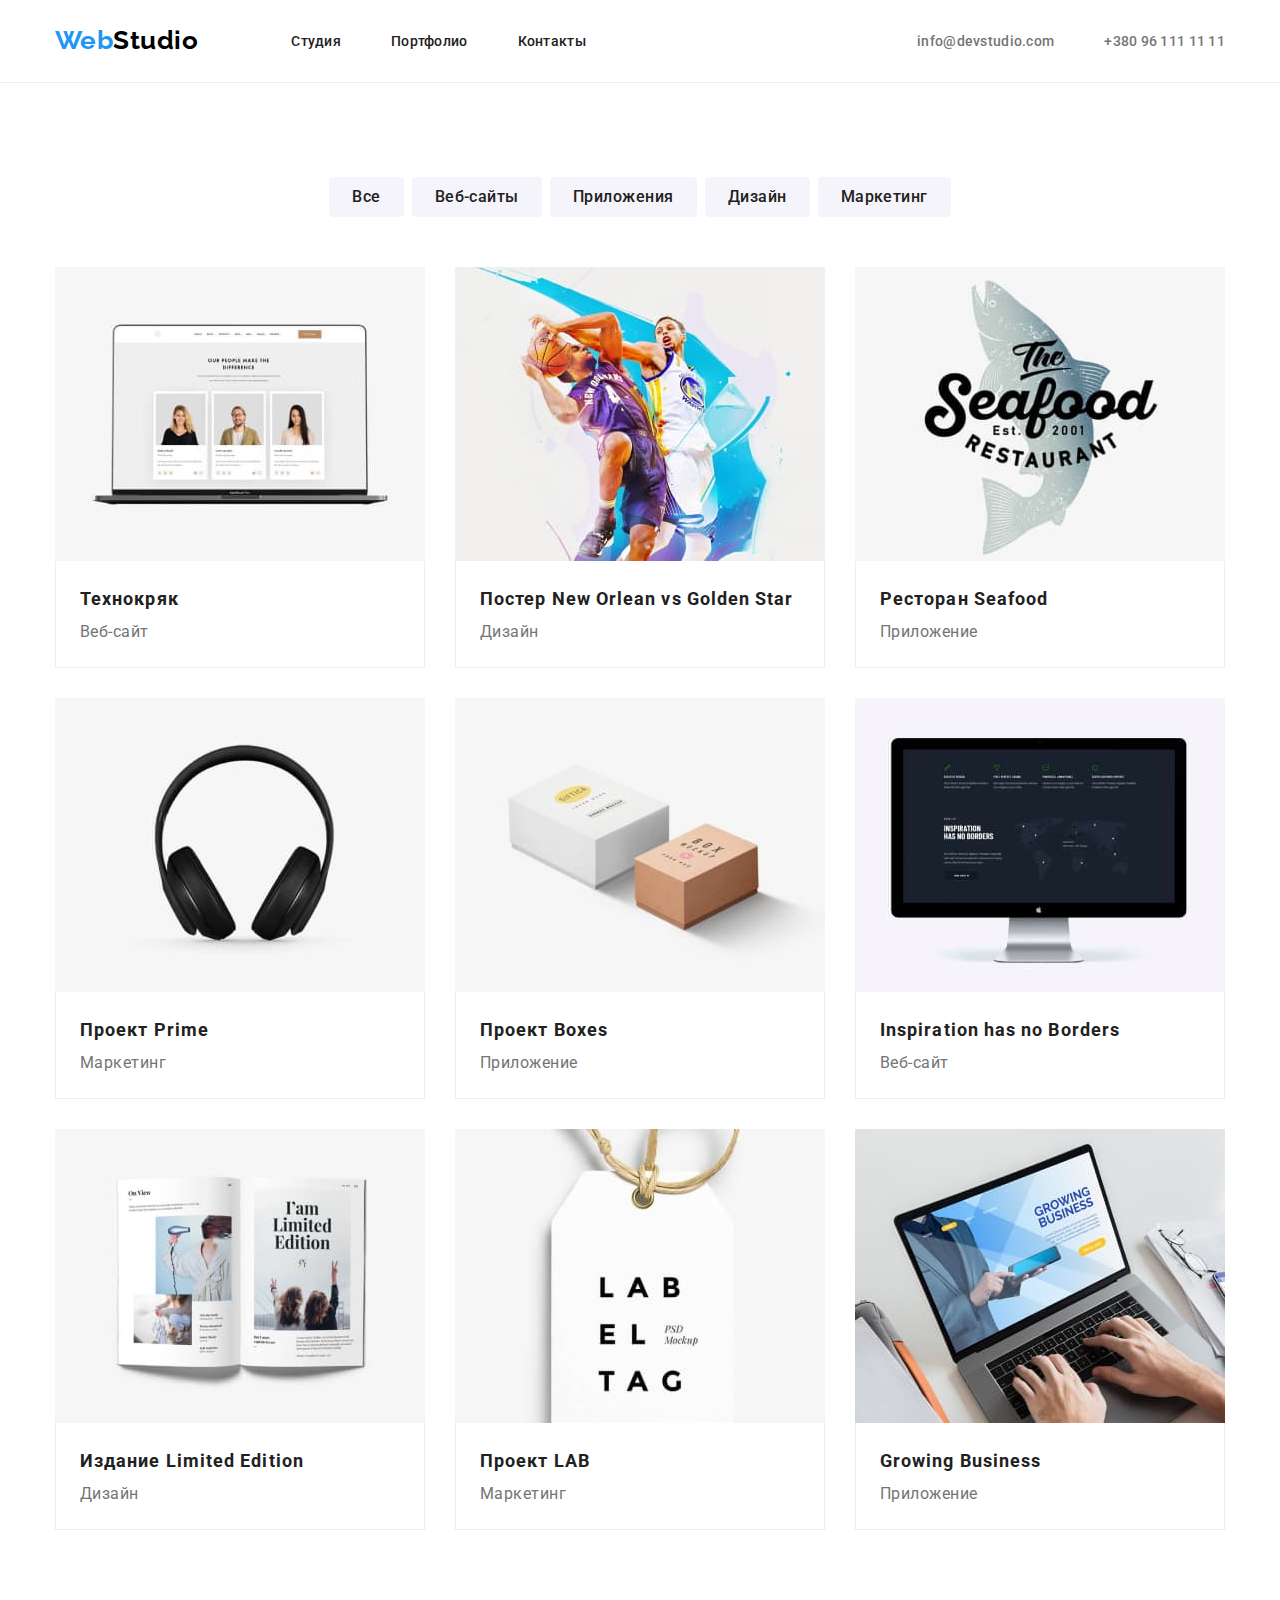
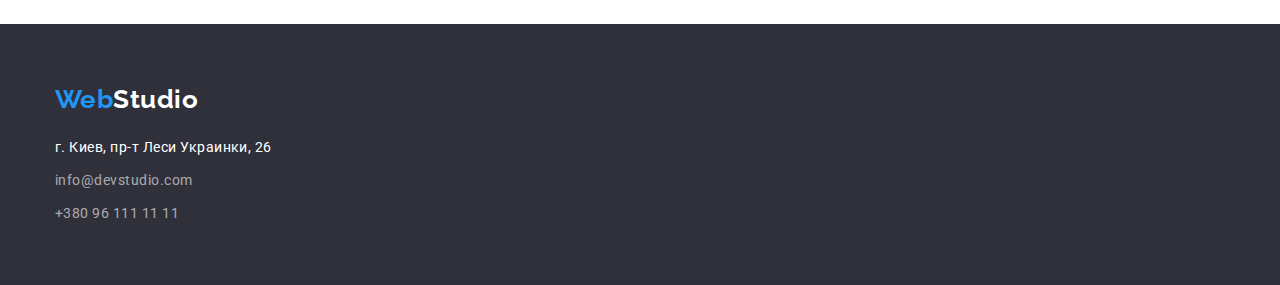
==== commit a2db2836: "Виправляє помилки" ====
--- a/portfolio.html
+++ b/portfolio.html
@@ -41,7 +41,7 @@
       </div>
     </header>
     <main>
-      <section class="projects">
+      <section class="section">
         <div class="conteiner box-pro">
           <h1 class="visually-hidden">Портфолио</h1>
           <ul class="projects-btn list">
@@ -122,12 +122,18 @@
       </section>
     </main>
     <footer class="foot">
-      <div class="conteiner foot-box">
+      <div class="conteiner">
         <a class="foot-logo link" href="./index.html"><span class="logo-web">Web</span>Studio</a>
         <address class="foot-address">
           <p class="foot-text">г. Киев, пр-т Леси Украинки, 26</p>
-          <a class="foot-link link" href="mailto:info@devstudio.com">info@devstudio.com</a><br />
-          <a class="foot-link link" href="tel:+380961111111">+380 96 111 11 11</a>
+          <ul class="foot-list list">
+            <li class="foot-item">
+              <a class="foot-link link" href="mailto:info@devstudio.com">info@devstudio.com</a>
+            </li>
+            <li class="foot-item">
+              <a class="foot-link link" href="tel:+380961111111">+380 96 111 11 11</a>
+            </li>
+          </ul>
         </address>
       </div>
     </footer>
--- a/css/styels.css
+++ b/css/styels.css
@@ -8,6 +8,7 @@
 :root {
   --brand-color: #2196f3;
   --second-color: #757575;
+  --card-sed-marg: 30px;
 }
 .link {
   text-decoration: none;
@@ -46,9 +47,12 @@
   clip-path: inset(50%);
   margin: -1px;
 }
+.section {
+  padding: 94px 0;
+}
 /* Шапка сайта */
 .head {
-  border: 1px solid #ececec;
+  border-bottom: 1px solid #ececec;
 }
 .nav {
   display: flex;
@@ -74,6 +78,7 @@
 }
 .nav-list {
   display: flex;
+  padding: 32px 0;
 }
 .nav-item:not(:last-child) {
   margin-right: 50px;
@@ -92,6 +97,7 @@
 .contact-list {
   display: flex;
   margin-left: auto;
+  padding: 32px 0;
 }
 .contact-item:not(:last-child) {
   margin-right: 50px;
@@ -112,7 +118,7 @@
 
 /* Секция герой */
 .hero {
-  margin-bottom: 94px;
+  padding: 200px 0;
 
   background-color: #2f303a;
   text-align: center;
@@ -151,7 +157,6 @@
 /* Особенности компании */
 .features-list {
   display: flex;
-  margin-bottom: 94px;
 }
 .features-item {
   width: 270px;
@@ -173,9 +178,11 @@
   color: var(--second-color);
 }
 /* Секция чем занимается */
+.work {
+  padding-bottom: 94px;
+}
 .work-list {
   display: flex;
-  margin-bottom: 94px;
 }
 .work-item:not(:last-child):not(:last-child) {
   margin-right: 30px;
@@ -189,10 +196,7 @@
   text-align: center;
 }
 /* Секция команда */
-.team-box {
-  padding-top: 94px;
-  padding-bottom: 94px;
-}
+
 .team-text {
   margin-bottom: 50px;
 
@@ -213,8 +217,9 @@
 .team-item:not(:last-child) {
   margin-right: 30px;
 }
-.team-img {
-  margin-bottom: 30px;
+
+.team-box {
+  padding: 30px 0;
 }
 .team-name {
   margin-bottom: 10px;
@@ -225,8 +230,6 @@
   text-align: center;
 }
 .team-prof {
-  margin-bottom: 30px;
-
   font-size: 16px;
   line-height: 1.19;
   text-align: center;
@@ -234,11 +237,9 @@
 }
 /* Подвал сайта */
 .foot {
+  padding: 60px 0;
+
   background-color: #2f303a;
-}
-.foot-box {
-  padding-top: 60px;
-  padding-bottom: 60px;
 }
 .foot-logo {
   margin-bottom: 20px;
@@ -251,27 +252,30 @@
   color: #fff;
 }
 .foot-text {
+  margin-bottom: 9px;
+
   font-style: normal;
   font-size: 14px;
   line-height: 1.71;
   color: #fff;
 }
+.foot-item:first-child {
+  margin-bottom: 9px;
+}
 .foot-link {
+  display: inline-block;
+
   font-style: normal;
   font-size: 14px;
   line-height: 1.71;
   color: rgba(255, 255, 255, 0.6);
 }
 /* Портфолио */
-.box-head {
-  margin-bottom: 94px;
-}
+
 .box-pro {
-  margin-bottom: 34px;
-}
-.projects {
-  margin-bottom: 94px;
-}
+  margin-bottom: 50px;
+}
+
 .projects-btn {
   display: flex;
   justify-content: center;
@@ -310,22 +314,23 @@
   display: flex;
   flex-wrap: wrap;
 
-  margin-top: -30px;
-  margin-left: -30px;
+  margin-top: calc(-1 * var(--card-sed-marg));
+  margin-left: calc(-1 * var(--card-sed-marg));
 }
 .projects-item {
-  flex-basis: calc(100% / 3 - 30px);
-  margin-top: 30px;
-  margin-left: 30px;
+  flex-basis: calc(100% / 3 - var(--card-sed-marg));
+  margin-top: var(--card-sed-marg);
+  margin-left: var(--card-sed-marg);
 
   /* outline: 1px solid tomato; */
 }
 .card-box {
   padding: 20px 24px;
-  border-left: 1px solid #eeeeee;
-  border-bottom: 1px solid #eeeeee;
-  border-right: 1px solid #eeeeee;
-}
+  border-width: 0 1px 1px 1px;
+  border-style: solid;
+  border-color: #eeeeee;
+}
+
 .project-h {
   font-size: 18px;
   line-height: 2;
